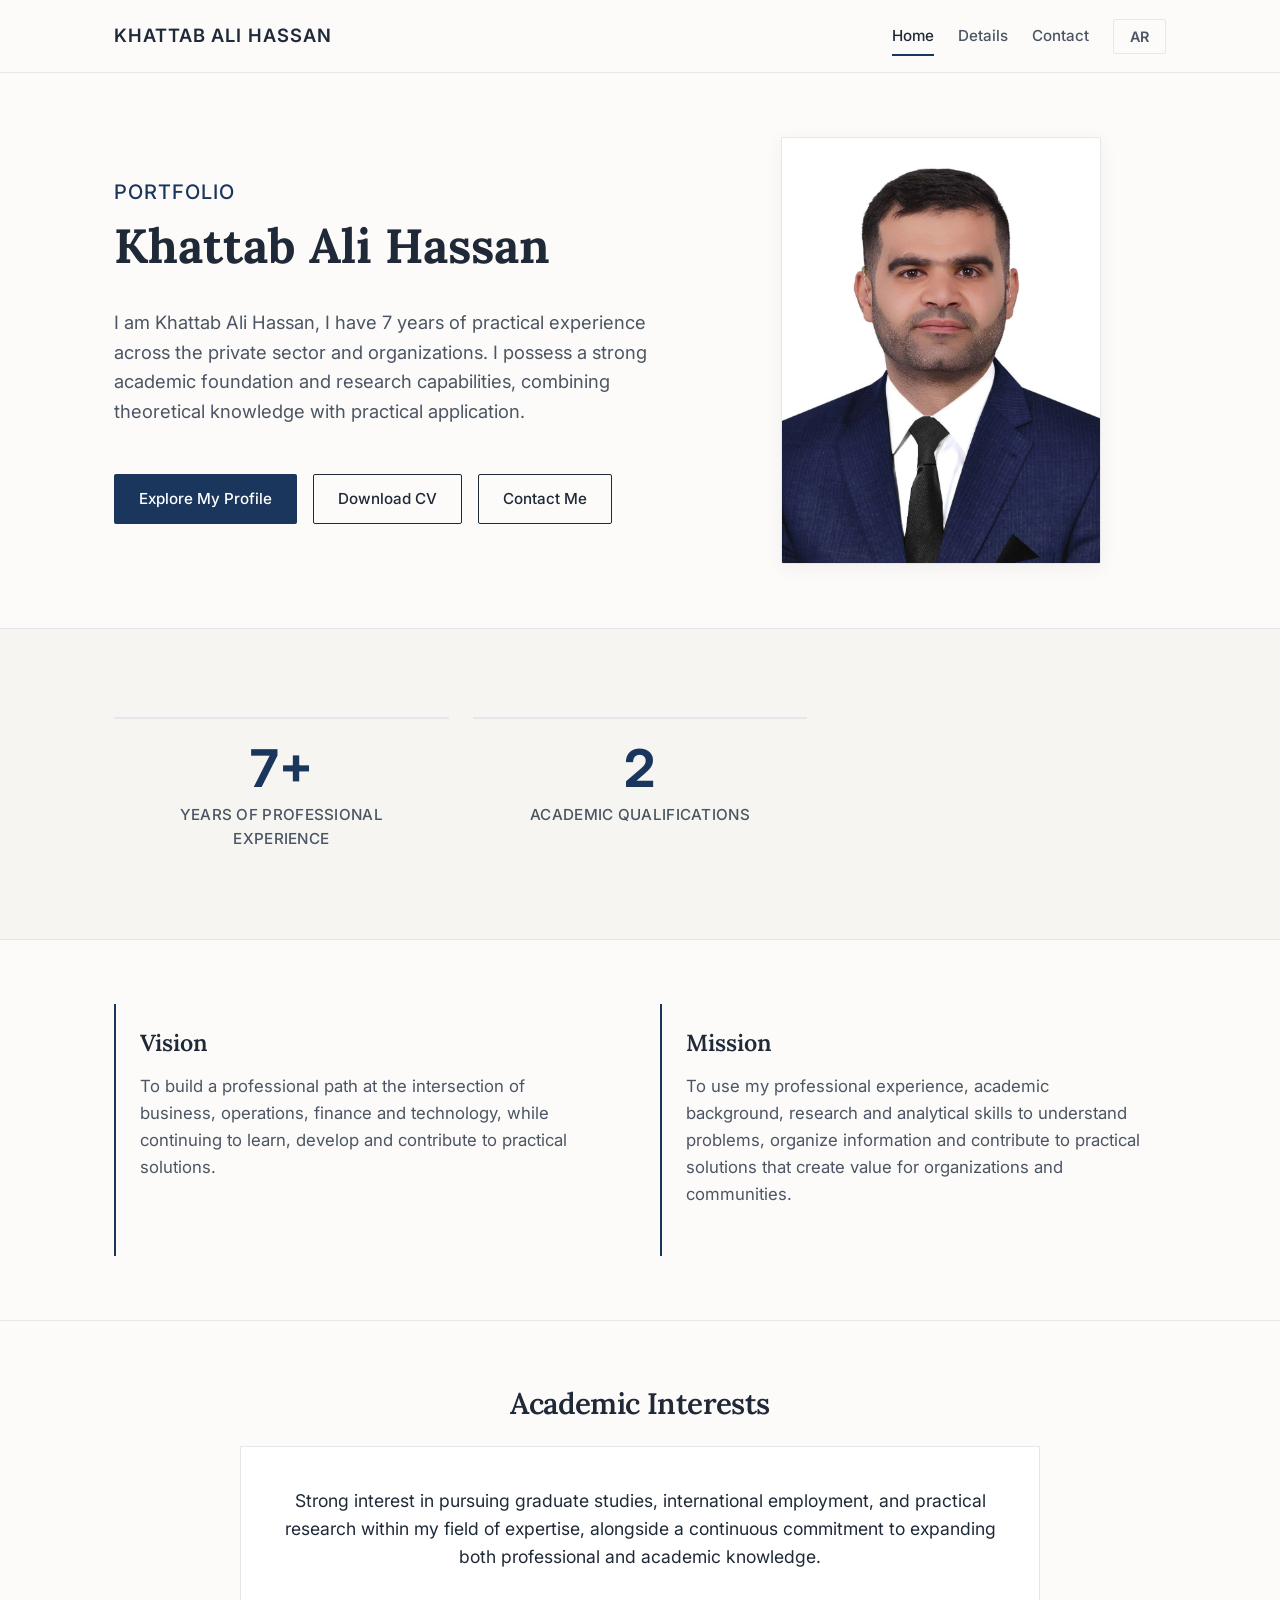
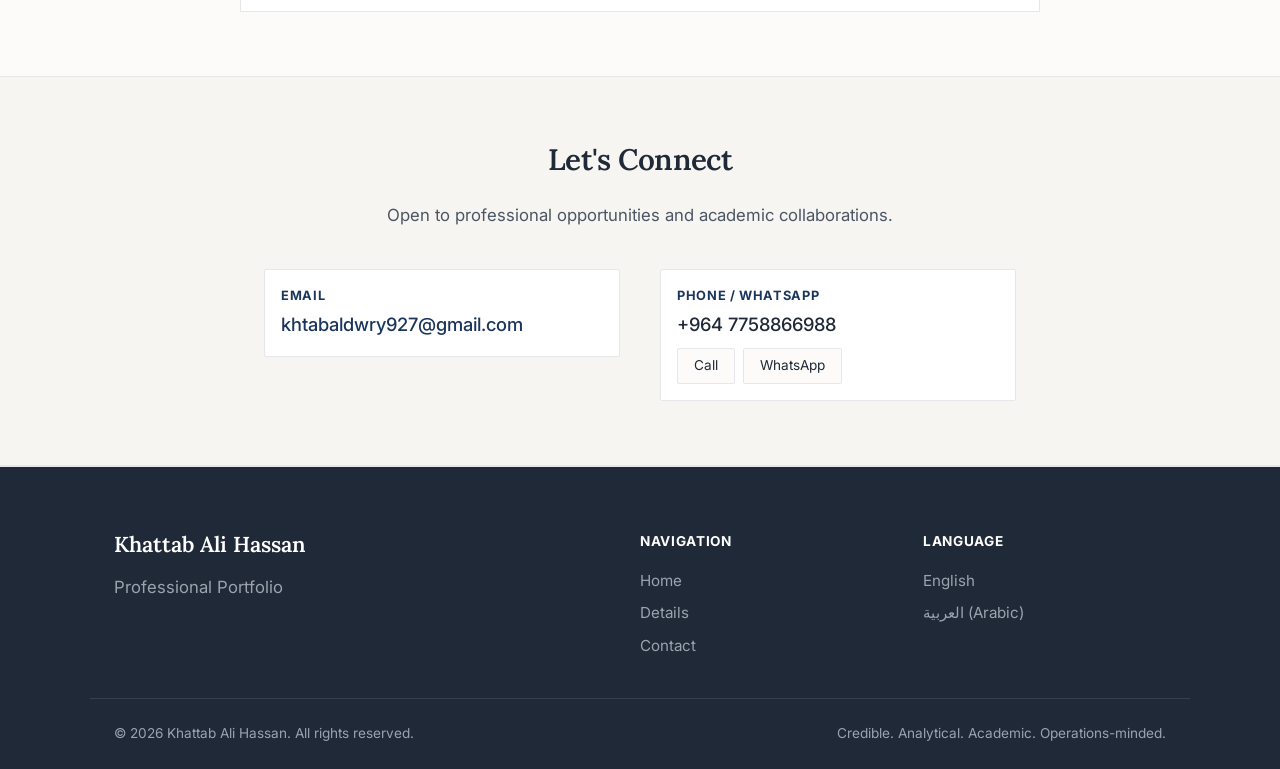
==== index.html @ 93d29e11 "Initial website" ====
<!DOCTYPE html>
<html lang="en">
<head>
  <meta charset="UTF-8">
  <meta name="viewport" content="width=device-width, initial-scale=1.0">
  <title>Khattab Ali Hassan | Personal Portfolio</title>
  <meta name="description" content="Professional portfolio of Khattab Ali Hassan. 7 years of practical experience across the private sector and organizations, with a strong foundation in academic research and analysis.">
  
  <!-- Preconnect and Google Fonts -->
  <link rel="preconnect" href="https://fonts.googleapis.com">
  <link rel="preconnect" href="https://fonts.gstatic.com" crossorigin>
  <link href="https://fonts.googleapis.com/css2?family=IBM+Plex+Sans+Arabic:wght@300;400;500;600;700&family=Inter:wght@300;400;500;600;700&family=Lora:ital,wght@0,400;0,500;0,600;1,400&display=swap" rel="stylesheet">
  
  <!-- Global Stylesheet -->
  <link rel="stylesheet" href="style.css">
</head>
<body class="lang-en"> <!-- Default to English; JavaScript will load user preference -->

  <!-- ==========================================================================
       HEADER & NAVIGATION
       ========================================================================== -->
  <header class="navbar">
    <div class="container nav-container">
      <a href="index.html" class="nav-brand">
        <span class="lang-en">Khattab Ali Hassan</span>
        <span class="lang-ar nav-brand-ar">خطاب علي حسن</span>
      </a>
      
      <!-- Mobile navigation menu button toggle -->
      <button class="nav-toggle" id="navToggle" aria-label="Toggle Navigation menu" aria-expanded="false">
        <span></span>
        <span></span>
        <span></span>
      </button>

      <nav class="nav-links" id="navLinks">
        <a href="index.html" class="nav-link active">
          <span class="lang-en">Home</span>
          <span class="lang-ar">الرئيسية</span>
        </a>
        <a href="details.html" class="nav-link">
          <span class="lang-en">Details</span>
          <span class="lang-ar">تفاصيل</span>
        </a>
        <a href="#contact" class="nav-link">
          <span class="lang-en">Contact</span>
          <span class="lang-ar">لنتواصل</span>
        </a>
        <button class="lang-switch-btn" id="langSwitchBtn">
          <!-- Text toggles via JS to display active state -->
          <span class="lang-en">AR</span>
          <span class="lang-ar">EN</span>
        </button>
      </nav>
    </div>
  </header>

  <!-- ==========================================================================
       HERO SECTION
       ========================================================================== -->
  <section class="hero-section">
    <div class="container hero-wrapper">
      <div class="hero-content">
        <span class="hero-subtitle">
          <span class="lang-en">Portfolio</span>
          <span class="lang-ar">الملف المهني</span>
        </span>
        
        <h1 class="hero-title">
          <span class="lang-en">Khattab Ali Hassan</span>
          <span class="lang-ar">خطاب علي حسن</span>
        </h1>
        
        <p class="hero-description" style="margin-top: 1rem;">
          <span class="lang-en">I am Khattab Ali Hassan, I have 7 years of practical experience across the private sector and organizations. I possess a strong academic foundation and research capabilities, combining theoretical knowledge with practical application.</span>
          <span class="lang-ar">أنا خطاب علي حسن، أمتلك 7 سنوات من الخبرة العملية في القطاع الخاص والمنظمات. أتمتع بأساس أكاديمي قوي وقدرات بحثية تتيح لي الربط بين المعرفة النظرية والتطبيق العملي.</span>
        </p>
        
        <div class="btn-group">
          <a href="details.html" class="btn btn-primary">
            <span class="lang-en">Explore My Profile</span>
            <span class="lang-ar">استكشف الملف التعريفي</span>
          </a>
          <a href="main/cv/Khattab_Ali_Hassan_CV.pdf" target="_blank" download class="btn btn-secondary">
            <span class="lang-en">Download CV</span>
            <span class="lang-ar">تحميل السيرة الذاتية</span>
          </a>
          <a href="#contact" class="btn btn-secondary">
            <span class="lang-en">Contact Me</span>
            <span class="lang-ar">اتصل بي</span>
          </a>
        </div>
      </div>
      
      <div class="hero-image-container">
        <img src="main/personal/profile.jpg" alt="Khattab Ali Hassan Portrait" class="hero-image">
      </div>
    </div>
  </section>

  <hr class="divider">

  <!-- ==========================================================================
       PROFESSIONAL NUMBERS SECTION
       ========================================================================== -->
  <section class="section-alt">
    <div class="container">
      <div class="numbers-grid">
        <div class="number-card">
          <div class="number-value">7+</div>
          <div class="number-label">
            <span class="lang-en">Years of Professional Experience</span>
            <span class="lang-ar">سنوات من الخبرة المهنية</span>
          </div>
        </div>
        
        <div class="number-card">
          <div class="number-value">2</div>
          <div class="number-label">
            <span class="lang-en">Academic Qualifications</span>
            <span class="lang-ar">مؤهلات أكاديمية</span>
          </div>
        </div>
        

      </div>
    </div>
  </section>

  <hr class="divider">

  <!-- ==========================================================================
       VISION & MISSION SECTION
       ========================================================================== -->
  <section>
    <div class="container vision-mission-grid">
      <div class="vision-mission-card">
        <h3>
          <span class="lang-en">Vision</span>
          <span class="lang-ar">الرؤية</span>
        </h3>
        <p>
          <span class="lang-en">To build a professional path at the intersection of business, operations, finance and technology, while continuing to learn, develop and contribute to practical solutions.</span>
          <span class="lang-ar">بناء مسار مهني يجمع بين العمليات والمالية والتكنولوجيا، مع الاستمرار في التعلم والتطور والمساهمة في إيجاد حلول عملية.</span>
        </p>
      </div>
      
      <div class="vision-mission-card">
        <h3>
          <span class="lang-en">Mission</span>
          <span class="lang-ar">الرسالة</span>
        </h3>
        <p>
          <span class="lang-en">To use my professional experience, academic background, research and analytical skills to understand problems, organize information and contribute to practical solutions that create value for organizations and communities.</span>
          <span class="lang-ar">استخدام خبرتي المهنية وخلفيتي الأكاديمية ومهاراتي في البحث والتحليل لفهم المشكلات وتنظيم المعلومات والمساهمة في إيجاد حلول عملية تحقق قيمة للمؤسسات والمجتمعات.</span>
        </p>
      </div>
    </div>
  </section>

  <hr class="divider">



  <!-- ==========================================================================
       GRADUATE STUDIES INTEREST SECTION
       ========================================================================== -->
  <section>
    <div class="container">
      <h2 style="text-align: center; margin-bottom: var(--space-md);">
        <span class="lang-en">Academic Interests</span>
        <span class="lang-ar">الاهتمامات الأكاديمية</span>
      </h2>
      
      <div style="max-width: 800px; margin: 0 auto; text-align: center; background: var(--bg-card); padding: var(--space-lg); border-radius: var(--radius-md); box-shadow: var(--shadow-sm); border: 1px solid var(--border-color);">
        <p style="font-size: 1.1rem; color: var(--text-color); margin: 0; line-height: 1.6;">
          <span class="lang-en">Strong interest in pursuing graduate studies, international employment, and practical research within my field of expertise, alongside a continuous commitment to expanding both professional and academic knowledge.</span>
          <span class="lang-ar">مهتم بمتابعة الدراسات العليا، والتوظيف الدولي، وإجراء البحوث العملية في مجال اختصاصي، مع السعي المستمر لتوسيع آفاق المعرفة الأكاديمية والمهنية.</span>
        </p>
      </div>
    </div>
  </section>

  <hr class="divider">

  <!-- ==========================================================================
       CONTACT SECTION
       ========================================================================== -->
  <section id="contact" class="section-alt">
    <div class="container container-narrow">
      <h2 style="text-align: center; margin-bottom: var(--space-md);">
        <span class="lang-en">Let's Connect</span>
        <span class="lang-ar">لنتواصل</span>
      </h2>
      <p style="text-align: center; margin-bottom: var(--space-lg);">
        <span class="lang-en">Open to professional opportunities and academic collaborations.</span>
        <span class="lang-ar">أرحب بالتواصل لمناقشة الفرص المهنية والتعاون الأكاديمي.</span>
      </p>
      
      <div class="contact-section-layout">
        <!-- Email Card -->
        <div class="contact-method">
          <div class="contact-label">
            <span class="lang-en">Email</span>
            <span class="lang-ar">البريد الإلكتروني</span>
          </div>
          <div class="contact-value">
            <a href="mailto:khtabaldwry927@gmail.com">khtabaldwry927@gmail.com</a>
          </div>
        </div>
        
        <!-- Phone / WhatsApp Card -->
        <div class="contact-method">
          <div class="contact-label">
            <span class="lang-en">Phone / WhatsApp</span>
            <span class="lang-ar">الهاتف / واتساب</span>
          </div>
          <div class="contact-value">+964 7758866988</div>
          <div class="contact-actions">
            <!-- Call Action Button -->
            <a href="tel:+9647758866988" class="contact-btn">
              <span class="lang-en">Call</span>
              <span class="lang-ar">اتصال</span>
            </a>
            <!-- WhatsApp Action Button -->
            <a href="https://wa.me/9647758866988" target="_blank" rel="noopener noreferrer" class="contact-btn">
              <span class="lang-en">WhatsApp</span>
              <span class="lang-ar">واتساب</span>
            </a>
          </div>
        </div>
      </div>
    </div>
  </section>

  <hr class="divider">



  <!-- ==========================================================================
       FOOTER
       ========================================================================== -->
  <footer class="footer">
    <div class="container footer-grid">
      <div>
        <h3>
          <span class="lang-en">Khattab Ali Hassan</span>
          <span class="lang-ar">خطاب علي حسن</span>
        </h3>
        <p style="margin-top: 0.5rem; margin-bottom: 0;">
          <span class="lang-en">Professional Portfolio</span>
          <span class="lang-ar">الملف المهني</span>
        </p>
      </div>
      
      <div>
        <div class="footer-title">
          <span class="lang-en">Navigation</span>
          <span class="lang-ar">روابط التنقل</span>
        </div>
        <div class="footer-nav">
          <a href="index.html" class="footer-nav-link">
            <span class="lang-en">Home</span>
            <span class="lang-ar">الرئيسية</span>
          </a>
          <a href="details.html" class="footer-nav-link">
            <span class="lang-en">Details</span>
            <span class="lang-ar">تفاصيل</span>
          </a>
          <a href="#contact" class="footer-nav-link">
            <span class="lang-en">Contact</span>
            <span class="lang-ar">اتصل بي</span>
          </a>
        </div>
      </div>
      
      <div>
        <div class="footer-title">
          <span class="lang-en">Language</span>
          <span class="lang-ar">اللغة</span>
        </div>
        <div class="footer-nav">
          <a href="#" class="footer-nav-link lang-toggle-link" data-target-lang="en">English</a>
          <a href="#" class="footer-nav-link lang-toggle-link" data-target-lang="ar">العربية (Arabic)</a>
        </div>
      </div>
    </div>
    
    <div class="container footer-bottom">
      <div>
        &copy; <span id="year">2026</span> Khattab Ali Hassan. All rights reserved.
      </div>
      <div>
        <span class="lang-en">Credible. Analytical. Academic. Operations-minded.</span>
        <span class="lang-ar">مصداقية. تحليل. أكاديمي. توجه تشغيلي.</span>
      </div>
    </div>
  </footer>

  <!-- Script logic -->
  <script src="script.js"></script>
</body>
</html>
---- style.css ----
@import url('https://fonts.googleapis.com/css2?family=IBM+Plex+Sans+Arabic:wght@300;400;500;600;700&family=Inter:wght@300;400;500;600;700&family=Lora:ital,wght@0,400;0,500;0,600;1,400&display=swap');

/* ==========================================================================
   CSS VARIABLES & DESIGN TOKENS
   ========================================================================== */
:root {
  /* Warm, academic, serious palette */
  --bg-primary: #fcfbf9;     /* Warm off-white */
  --bg-secondary: #f6f5f2;   /* Soft warm grey */
  --bg-card: #ffffff;        /* Clean card background */
  --text-primary: #1f2937;   /* Deep charcoal */
  --text-secondary: #4b5563; /* Muted charcoal */
  --text-light: #9ca3af;     /* Light gray for borders/metadata */
  
  /* Muted professional accent color */
  --accent-color: #1b365d;   /* Muted deep navy */
  --accent-hover: #12243f;   /* Darker navy */
  --accent-light: #f0f4f8;   /* Subtle tint for highlights */
  
  /* Borders and dividers */
  --border-color: #e5e7eb;   /* Soft border gray */
  --border-focus: #1b365d;   /* Border focus highlight */

  /* Spacing system */
  --space-xs: 0.5rem;        /* 8px */
  --space-sm: 1rem;         /* 16px */
  --space-md: 1.5rem;       /* 24px */
  --space-lg: 2.5rem;       /* 40px */
  --space-xl: 4rem;         /* 64px */
  --space-xxl: 6rem;        /* 96px */

  /* Widths */
  --max-width: 1100px;
  --max-width-narrow: 800px;
  
  /* Transition timings */
  --transition-fast: 0.2s ease;
  --transition-medium: 0.3s ease;
}

/* ==========================================================================
   RESET & BASE STYLES
   ========================================================================== */
*, *::before, *::after {
  box-sizing: border-box;
  margin: 0;
  padding: 0;
}

html {
  scroll-behavior: smooth;
}

body {
  background-color: var(--bg-primary);
  color: var(--text-primary);
  line-height: 1.6;
  -webkit-font-smoothing: antialiased;
  -moz-osx-font-smoothing: grayscale;
}

/* Language and font switching configuration */
body.lang-en {
  direction: ltr;
  font-family: 'Inter', -apple-system, BlinkMacSystemFont, "Segoe UI", Roboto, Helvetica, Arial, sans-serif;
  text-align: left;
}

body.lang-ar {
  direction: rtl;
  font-family: 'IBM Plex Sans Arabic', -apple-system, BlinkMacSystemFont, "Segoe UI", Roboto, Helvetica, Arial, sans-serif;
  text-align: right;
}

/* Hide inactive language content */
body.lang-en .lang-ar {
  display: none !important;
}

body.lang-ar .lang-en {
  display: none !important;
}

/* Typography styles based on language context */
h1, h2, h3, h4, h5, h6 {
  color: var(--text-primary);
  font-weight: 600;
  line-height: 1.25;
}

body.lang-en h1, 
body.lang-en h2, 
body.lang-en h3, 
body.lang-en h4 {
  font-family: 'Lora', Georgia, serif;
}

body.lang-ar h1, 
body.lang-ar h2, 
body.lang-ar h3, 
body.lang-ar h4 {
  font-family: 'IBM Plex Sans Arabic', sans-serif;
}

h1 {
  font-size: 2.5rem;
  margin-bottom: var(--space-sm);
}

h2 {
  font-size: 1.85rem;
  margin-bottom: var(--space-md);
  letter-spacing: -0.01em;
}

body.lang-en h2 {
  letter-spacing: -0.02em;
}

h3 {
  font-size: 1.35rem;
  margin-bottom: var(--space-sm);
}

p {
  color: var(--text-secondary);
  font-size: 1.05rem;
  margin-bottom: var(--space-md);
}

body.lang-ar p {
  font-weight: 300;
  line-height: 1.8;
}

/* Anchor tags */
a {
  color: var(--accent-color);
  text-decoration: none;
  transition: color var(--transition-fast), border-color var(--transition-fast);
}

a:hover {
  color: var(--accent-hover);
}

/* ==========================================================================
   LAYOUT STRUCTURE
   ========================================================================== */
.container {
  width: 100%;
  max-width: var(--max-width);
  margin: 0 auto;
  padding: 0 var(--space-md);
}

.container-narrow {
  width: 100%;
  max-width: var(--max-width-narrow);
  margin: 0 auto;
  padding: 0 var(--space-md);
}

section {
  padding: var(--space-xl) 0;
}

.section-alt {
  background-color: var(--bg-secondary);
}

.divider {
  border: 0;
  border-top: 1px solid var(--border-color);
  margin: 0;
}

/* ==========================================================================
   NAVIGATION BAR
   ========================================================================== */
.navbar {
  position: sticky;
  top: 0;
  z-index: 100;
  background-color: rgba(252, 251, 249, 0.95); /* Semi-transparent off-white */
  backdrop-filter: blur(8px);
  border-bottom: 1px solid var(--border-color);
  transition: padding var(--transition-medium);
}

.nav-container {
  display: flex;
  justify-content: space-between;
  align-items: center;
  height: 4.5rem;
}

.nav-brand {
  font-size: 1.15rem;
  font-weight: 600;
  color: var(--text-primary);
  text-transform: uppercase;
  letter-spacing: 0.05em;
  display: flex;
  flex-direction: column;
}

.nav-brand-ar {
  font-family: 'IBM Plex Sans Arabic', sans-serif;
  letter-spacing: 0;
}

.nav-links {
  display: flex;
  align-items: center;
  gap: var(--space-md);
}

.nav-link {
  font-size: 0.95rem;
  font-weight: 500;
  color: var(--text-secondary);
  position: relative;
  padding: var(--space-xs) 0;
}

.nav-link:hover, .nav-link.active {
  color: var(--text-primary);
}

/* Subtle link underline effect */
.nav-link::after {
  content: '';
  position: absolute;
  bottom: 0;
  left: 0;
  width: 0;
  height: 2px;
  background-color: var(--accent-color);
  transition: width var(--transition-fast);
}

body.lang-ar .nav-link::after {
  left: auto;
  right: 0;
}

.nav-link:hover::after, .nav-link.active::after {
  width: 100%;
}

.lang-switch-btn {
  background: none;
  border: none;
  color: var(--text-secondary);
  font-family: inherit;
  font-size: 0.9rem;
  font-weight: 600;
  cursor: pointer;
  padding: var(--space-xs) var(--space-sm);
  border: 1px solid var(--border-color);
  border-radius: 2px;
  transition: all var(--transition-fast);
}

.lang-switch-btn:hover {
  background-color: var(--accent-light);
  color: var(--accent-color);
  border-color: var(--accent-color);
}

/* Mobile Nav Toggle (Hidden on Desktop) */
.nav-toggle {
  display: none;
  background: none;
  border: none;
  cursor: pointer;
  padding: var(--space-xs);
}

.nav-toggle span {
  display: block;
  width: 20px;
  height: 2px;
  background-color: var(--text-primary);
  margin: 4px 0;
  transition: var(--transition-fast);
}

/* ==========================================================================
   BUTTONS
   ========================================================================== */
.btn-group {
  display: flex;
  gap: var(--space-sm);
  flex-wrap: wrap;
  margin-top: var(--space-md);
}

.btn {
  display: inline-block;
  font-size: 0.95rem;
  font-weight: 500;
  padding: 0.75rem var(--space-md);
  text-align: center;
  cursor: pointer;
  transition: all var(--transition-fast);
  border-radius: 2px;
  border: 1px solid transparent;
}

.btn-primary {
  background-color: var(--accent-color);
  color: #ffffff;
}

.btn-primary:hover {
  background-color: var(--accent-hover);
  color: #ffffff;
}

.btn-secondary {
  background-color: transparent;
  color: var(--text-primary);
  border: 1px solid var(--text-primary);
}

.btn-secondary:hover {
  background-color: var(--bg-secondary);
}

/* ==========================================================================
   HERO SECTION
   ========================================================================== */
.hero-wrapper {
  display: grid;
  grid-template-columns: 1.25fr 1fr;
  gap: var(--space-lg);
  align-items: center;
}

.hero-content {
  display: flex;
  flex-direction: column;
}

.hero-subtitle {
  font-size: 1.25rem;
  font-weight: 500;
  color: var(--accent-color);
  margin-bottom: var(--space-xs);
  letter-spacing: 0.05em;
  text-transform: uppercase;
}

body.lang-ar .hero-subtitle {
  letter-spacing: 0;
}

.hero-title {
  font-size: 3rem;
  font-weight: 700;
  color: var(--text-primary);
  margin-bottom: var(--space-sm);
}

.hero-meta-fields {
  font-size: 1.05rem;
  font-weight: 500;
  color: var(--text-secondary);
  border-bottom: 1px solid var(--border-color);
  padding-bottom: var(--space-sm);
  margin-bottom: var(--space-md);
}

.hero-description {
  font-size: 1.15rem;
  color: var(--text-secondary);
  margin-bottom: var(--space-md);
}

.hero-image-container {
  display: flex;
  justify-content: center;
  align-items: center;
}

.hero-image {
  width: 100%;
  max-width: 320px;
  aspect-ratio: 3 / 4;
  object-fit: cover;
  border-radius: 2px;
  box-shadow: 0 4px 20px rgba(0, 0, 0, 0.05);
  background-color: var(--bg-secondary);
  border: 1px solid var(--border-color);
}

/* ==========================================================================
   PROFESSIONAL NUMBERS
   ========================================================================== */
.numbers-grid {
  display: grid;
  grid-template-columns: repeat(3, 1fr);
  gap: var(--space-md);
  margin-top: var(--space-md);
}

.number-card {
  text-align: center;
  padding: var(--space-md) var(--space-sm);
  border-top: 2px solid var(--border-color);
  transition: border-color var(--transition-fast);
}

.number-card:hover {
  border-top-color: var(--accent-color);
}

.number-value {
  font-size: 3.25rem;
  font-weight: 700;
  color: var(--accent-color);
  line-height: 1;
  margin-bottom: var(--space-xs);
  font-family: 'Inter', sans-serif; /* Keep numbers uniform across EN/AR */
}

.number-label {
  font-size: 0.95rem;
  font-weight: 500;
  color: var(--text-secondary);
  text-transform: uppercase;
  letter-spacing: 0.02em;
}

/* ==========================================================================
   VISION & MISSION
   ========================================================================== */
.vision-mission-grid {
  display: grid;
  grid-template-columns: 1fr 1fr;
  gap: var(--space-lg);
}

.vision-mission-card {
  padding: var(--space-md);
  border-left: 2px solid var(--accent-color);
}

body.lang-ar .vision-mission-card {
  border-left: none;
  border-right: 2px solid var(--accent-color);
}

.vision-mission-card h3 {
  font-size: 1.45rem;
  color: var(--text-primary);
  margin-bottom: var(--space-sm);
}

/* ==========================================================================
   WHY I STAND OUT
   ========================================================================== */
.standout-grid {
  display: grid;
  grid-template-columns: repeat(auto-fit, minmax(280px, 1fr));
  gap: var(--space-md);
}

.standout-card {
  background-color: var(--bg-card);
  padding: var(--space-md);
  border: 1px solid var(--border-color);
  border-radius: 2px;
  display: flex;
  flex-direction: column;
  transition: border-color var(--transition-fast), box-shadow var(--transition-fast);
}

.standout-card:hover {
  border-color: var(--accent-color);
  box-shadow: 0 4px 12px rgba(0, 0, 0, 0.02);
}

.standout-num {
  font-size: 0.95rem;
  font-weight: 700;
  color: var(--accent-color);
  margin-bottom: var(--space-sm);
  letter-spacing: 0.05em;
  font-family: 'Inter', sans-serif;
}

.standout-title {
  font-size: 1.2rem;
  font-weight: 600;
  color: var(--text-primary);
  margin-bottom: var(--space-xs);
}

.standout-desc {
  font-size: 0.95rem;
  color: var(--text-secondary);
  line-height: 1.6;
  margin-bottom: 0;
}

/* ==========================================================================
   CASE STUDIES
   ========================================================================== */
.case-studies-grid {
  display: grid;
  grid-template-columns: 1fr;
  gap: var(--space-lg);
}

.case-study-card {
  background-color: var(--bg-card);
  border: 1px solid var(--border-color);
  border-radius: 2px;
  padding: var(--space-lg);
  display: grid;
  grid-template-columns: 1fr 2fr;
  gap: var(--space-lg);
  transition: border-color var(--transition-fast);
}

.case-study-card:hover {
  border-color: var(--accent-color);
}

.case-study-header {
  border-bottom: 1px solid var(--border-color);
  padding-bottom: var(--space-sm);
}

body.lang-en .case-study-header {
  border-right: 1px solid var(--border-color);
  border-bottom: none;
  padding-bottom: 0;
  padding-right: var(--space-md);
}

body.lang-ar .case-study-header {
  border-left: 1px solid var(--border-color);
  border-bottom: none;
  padding-bottom: 0;
  padding-left: var(--space-md);
}

.case-study-num {
  font-size: 0.9rem;
  font-weight: 700;
  color: var(--accent-color);
  margin-bottom: var(--space-xs);
  letter-spacing: 0.05em;
  font-family: 'Inter', sans-serif;
}

.case-study-title {
  font-size: 1.4rem;
  font-weight: 600;
  color: var(--text-primary);
}

.case-study-body {
  display: flex;
  flex-direction: column;
  gap: var(--space-sm);
}

.case-study-section {
  display: flex;
  flex-direction: column;
}

.case-study-section-title {
  font-size: 0.85rem;
  font-weight: 700;
  color: var(--text-primary);
  text-transform: uppercase;
  letter-spacing: 0.05em;
  margin-bottom: 0.25rem;
}

body.lang-ar .case-study-section-title {
  letter-spacing: 0;
}

.case-study-text {
  font-size: 0.95rem;
  color: var(--text-secondary);
  margin-bottom: 0;
}

/* ==========================================================================
   PROJECT CAROUSEL
   ========================================================================== */
.project-carousel {
  position: relative;
  width: 100%;
  overflow: hidden;
  background-color: var(--bg-secondary);
  border-bottom: 1px solid var(--border-color);
}

.carousel-track {
  display: flex;
  height: 100%;
  transition: transform 0.5s ease;
}

.carousel-track img {
  width: 100%;
  height: 100%;
  object-fit: cover;
  flex-shrink: 0;
}

.carousel-btn {
  position: absolute;
  top: 50%;
  transform: translateY(-50%);
  background-color: rgba(255, 255, 255, 0.85);
  border: 1px solid var(--border-color);
  width: 32px;
  height: 32px;
  border-radius: 50%;
  cursor: pointer;
  display: flex;
  justify-content: center;
  align-items: center;
  font-size: 0.9rem;
  color: var(--text-primary);
  box-shadow: 0 2px 4px rgba(0,0,0,0.1);
  z-index: 10;
  transition: all var(--transition-fast);
}

.carousel-btn:hover {
  background-color: white;
  color: var(--accent-color);
  border-color: var(--accent-color);
}

.prev-btn {
  left: 10px;
}

body.lang-ar .prev-btn {
  transform: translateY(-50%) rotate(180deg);
}

.next-btn {
  right: 10px;
}

body.lang-ar .next-btn {
  transform: translateY(-50%) rotate(180deg);
}

/* ==========================================================================
   CONTACT
   ========================================================================== */
.contact-section-layout {
  display: grid;
  grid-template-columns: 1fr 1fr;
  gap: var(--space-lg);
  align-items: start;
}

.contact-info {
  display: flex;
  flex-direction: column;
  gap: var(--space-sm);
}

.contact-method {
  padding: var(--space-sm);
  background-color: var(--bg-card);
  border: 1px solid var(--border-color);
  border-radius: 2px;
}

.contact-label {
  font-size: 0.8rem;
  font-weight: 700;
  color: var(--accent-color);
  text-transform: uppercase;
  letter-spacing: 0.05em;
  margin-bottom: 0.25rem;
}

body.lang-ar .contact-label {
  letter-spacing: 0;
}

.contact-value {
  font-size: 1.15rem;
  font-weight: 500;
  color: var(--text-primary);
}

.contact-actions {
  display: flex;
  gap: var(--space-xs);
  margin-top: var(--space-xs);
}

.contact-btn {
  font-size: 0.85rem;
  padding: 0.4rem var(--space-sm);
  border: 1px solid var(--border-color);
  background-color: var(--bg-primary);
  color: var(--text-primary);
  border-radius: 2px;
  cursor: pointer;
  transition: all var(--transition-fast);
}

.contact-btn:hover {
  background-color: var(--accent-light);
  color: var(--accent-color);
  border-color: var(--accent-color);
}

/* ==========================================================================
   FAQ (ACCORDION)
   ========================================================================== */
.faq-list {
  display: flex;
  flex-direction: column;
  gap: var(--space-xs);
  margin-top: var(--space-md);
}

.faq-item {
  background-color: var(--bg-card);
  border: 1px solid var(--border-color);
  border-radius: 2px;
  overflow: hidden;
}

.faq-question-btn {
  width: 100%;
  text-align: left;
  background: none;
  border: none;
  padding: var(--space-sm) var(--space-md);
  font-size: 1.1rem;
  font-weight: 500;
  color: var(--text-primary);
  cursor: pointer;
  display: flex;
  justify-content: space-between;
  align-items: center;
  font-family: inherit;
  transition: background-color var(--transition-fast);
}

body.lang-ar .faq-question-btn {
  text-align: right;
}

.faq-question-btn:hover {
  background-color: var(--bg-secondary);
}

.faq-toggle-indicator {
  font-size: 1.1rem;
  font-weight: 300;
  color: var(--text-secondary);
  transition: transform var(--transition-medium);
}

/* Accordion open animation mechanics */
.faq-answer {
  max-height: 0;
  overflow: hidden;
  transition: max-height var(--transition-medium) ease-out;
}

.faq-answer-inner {
  padding: 0 var(--space-md) var(--space-sm) var(--space-md);
}

.faq-answer-inner p {
  font-size: 0.95rem;
  color: var(--text-secondary);
  margin-bottom: 0;
}

/* Open states toggled via JavaScript */
.faq-item.open .faq-answer {
  max-height: 300px; /* Big enough to fit answers */
}

.faq-item.open .faq-toggle-indicator {
  transform: rotate(45deg);
}

/* ==========================================================================
   DETAILS DASHBOARD VIEW
   ========================================================================== */
.details-dashboard {
  display: grid;
  grid-template-columns: repeat(auto-fill, minmax(280px, 1fr));
  gap: var(--space-md);
  margin-top: var(--space-lg);
}

.dashboard-card {
  background-color: var(--bg-card);
  border: 1px solid var(--border-color);
  border-radius: 2px;
  padding: var(--space-md);
  cursor: pointer;
  transition: all var(--transition-fast);
  display: flex;
  flex-direction: column;
  justify-content: space-between;
  height: 180px;
  text-align: inherit;
}

.dashboard-card:hover {
  border-color: var(--accent-color);
  box-shadow: 0 6px 16px rgba(0, 0, 0, 0.02);
}

.dashboard-card-title {
  font-size: 1.35rem;
  font-weight: 600;
  color: var(--text-primary);
  margin-bottom: var(--space-xs);
}

.dashboard-card-desc {
  font-size: 0.9rem;
  color: var(--text-secondary);
  line-height: 1.5;
  margin-bottom: auto;
}

.dashboard-card-action {
  font-size: 0.85rem;
  font-weight: 600;
  color: var(--accent-color);
  align-self: flex-start;
  border-bottom: 1px solid transparent;
  padding-bottom: 2px;
  margin-top: var(--space-sm);
}

body.lang-ar .dashboard-card-action {
  align-self: flex-start;
}

.dashboard-card:hover .dashboard-card-action {
  border-bottom-color: var(--accent-color);
}

/* Sub-views layout toggling */
.details-subview {
  display: none;
}

.details-subview.active {
  display: block;
}

.subview-header {
  border-bottom: 1px solid var(--border-color);
  padding-bottom: var(--space-sm);
  margin-bottom: var(--space-lg);
  display: flex;
  justify-content: space-between;
  align-items: baseline;
  flex-wrap: wrap;
  gap: var(--space-sm);
}

.subview-back-btn {
  font-size: 0.95rem;
  font-weight: 500;
  color: var(--text-secondary);
  background: none;
  border: none;
  cursor: pointer;
  font-family: inherit;
  border-bottom: 1px solid transparent;
  padding-bottom: 2px;
  transition: all var(--transition-fast);
}

.subview-back-btn:hover {
  color: var(--text-primary);
  border-bottom-color: var(--text-primary);
}

/* ==========================================================================
   DETAILS SECTIONS CONTENT STYLING
   ========================================================================== */

/* Timeline style for Education & Training */
.timeline {
  display: flex;
  flex-direction: column;
  gap: var(--space-md);
  margin-top: var(--space-md);
}

.timeline-item {
  border-left: 2px solid var(--border-color);
  padding-left: var(--space-md);
  position: relative;
}

body.lang-ar .timeline-item {
  border-left: none;
  border-right: 2px solid var(--border-color);
  padding-left: 0;
  padding-right: var(--space-md);
}

.timeline-item:hover {
  border-left-color: var(--accent-color);
}

body.lang-ar .timeline-item:hover {
  border-right-color: var(--accent-color);
}

.timeline-meta {
  font-size: 0.85rem;
  font-weight: 600;
  color: var(--accent-color);
  font-family: 'Inter', sans-serif;
  margin-bottom: 0.25rem;
}

.timeline-title {
  font-size: 1.2rem;
  font-weight: 600;
  color: var(--text-primary);
  margin-bottom: 0.25rem;
}

.timeline-subtitle {
  font-size: 0.95rem;
  font-weight: 500;
  color: var(--text-secondary);
  margin-bottom: 0.5rem;
}

.timeline-desc {
  font-size: 0.95rem;
  color: var(--text-secondary);
  margin-bottom: 0;
}

/* Skills Layout */
.skills-grid {
  display: grid;
  grid-template-columns: repeat(auto-fit, minmax(280px, 1fr));
  gap: var(--space-md);
}

.skills-category-card {
  background-color: var(--bg-card);
  border: 1px solid var(--border-color);
  border-radius: 2px;
  padding: var(--space-md);
}

.skills-category-title {
  font-size: 1.15rem;
  font-weight: 600;
  color: var(--accent-color);
  margin-bottom: var(--space-sm);
  border-bottom: 1px solid var(--border-color);
  padding-bottom: 0.5rem;
}

.skills-list {
  display: flex;
  flex-direction: column;
  gap: 0.5rem;
}

.skills-list-item {
  font-size: 0.95rem;
  color: var(--text-secondary);
  display: flex;
  justify-content: space-between;
  border-bottom: 1px dashed var(--border-color);
  padding-bottom: 0.25rem;
}

.skills-list-item:last-child {
  border-bottom: none;
  padding-bottom: 0;
}

.skill-name {
  font-weight: 400;
  color: var(--text-primary);
}

.skill-status {
  font-size: 0.85rem;
  color: var(--text-secondary);
  font-style: italic;
}

/* Languages List */
.lang-list {
  display: flex;
  flex-direction: column;
  gap: var(--space-sm);
  max-width: 600px;
}

.lang-item {
  background-color: var(--bg-card);
  border: 1px solid var(--border-color);
  border-radius: 2px;
  padding: var(--space-sm) var(--space-md);
  display: flex;
  justify-content: space-between;
  align-items: center;
}

.lang-name {
  font-size: 1.15rem;
  font-weight: 600;
  color: var(--text-primary);
}

.lang-level {
  font-size: 0.95rem;
  color: var(--accent-color);
  font-weight: 500;
}

/* Projects grid and cards */
.projects-grid {
  display: grid;
  grid-template-columns: repeat(auto-fit, minmax(320px, 1fr));
  gap: var(--space-md);
}

.project-card {
  background-color: var(--bg-card);
  border: 1px solid var(--border-color);
  border-radius: 2px;
  overflow: hidden;
  display: flex;
  flex-direction: column;
}

.project-card-content {
  padding: var(--space-md);
  display: flex;
  flex-direction: column;
  flex-grow: 1;
}

.project-card-title {
  font-size: 1.25rem;
  font-weight: 600;
  color: var(--text-primary);
  margin-bottom: var(--space-xs);
}

.project-card-tools {
  font-size: 0.8rem;
  font-weight: 600;
  color: var(--accent-color);
  text-transform: uppercase;
  margin-bottom: var(--space-sm);
  font-family: 'Inter', sans-serif;
}

.project-card-desc {
  font-size: 0.95rem;
  color: var(--text-secondary);
  margin-bottom: var(--space-md);
  flex-grow: 1;
}

.project-meta-row {
  border-top: 1px solid var(--border-color);
  padding-top: var(--space-xs);
  margin-top: var(--space-xs);
  font-size: 0.85rem;
}

.project-meta-label {
  font-weight: 600;
  color: var(--text-primary);
}

/* Additional Info List */
.additional-info-list {
  display: flex;
  flex-direction: column;
  gap: var(--space-sm);
  max-width: 700px;
}

.additional-info-item {
  padding: var(--space-sm) var(--space-md);
  background-color: var(--bg-card);
  border-left: 3px solid var(--accent-color);
  font-size: 1.05rem;
  color: var(--text-primary);
}

body.lang-ar .additional-info-item {
  border-left: none;
  border-right: 3px solid var(--accent-color);
}

/* Expandable work experience items */
.exp-list {
  display: flex;
  flex-direction: column;
  gap: var(--space-md);
}

.exp-item {
  background-color: var(--bg-card);
  border: 1px solid var(--border-color);
  border-radius: 2px;
  overflow: hidden;
}

.exp-header {
  padding: var(--space-md);
  cursor: pointer;
  display: flex;
  justify-content: space-between;
  align-items: center;
  transition: background-color var(--transition-fast);
}

.exp-header:hover {
  background-color: var(--bg-secondary);
}

.exp-summary {
  display: flex;
  flex-direction: column;
}

.exp-title-row {
  display: flex;
  align-items: baseline;
  flex-wrap: wrap;
  gap: var(--space-xs);
}

.exp-title {
  font-size: 1.2rem;
  font-weight: 600;
  color: var(--text-primary);
}

.exp-company {
  font-size: 1rem;
  font-weight: 500;
  color: var(--accent-color);
}

.exp-meta {
  font-size: 0.85rem;
  color: var(--text-secondary);
  font-family: 'Inter', sans-serif;
  margin-top: 2px;
}

.exp-toggle {
  font-size: 1rem;
  color: var(--text-secondary);
  transition: transform var(--transition-medium);
}

.exp-details {
  max-height: 0;
  overflow: hidden;
  transition: max-height var(--transition-medium) ease-out;
}

.exp-details-inner {
  padding: 0 var(--space-md) var(--space-md) var(--space-md);
  border-top: 1px solid var(--border-color);
  margin-top: 0;
  background-color: var(--bg-secondary);
}

.exp-details-inner p {
  font-size: 0.95rem;
  margin-top: var(--space-sm);
  margin-bottom: 0.5rem;
}

.exp-responsibilities {
  list-style-type: square;
  padding-left: var(--space-md);
  font-size: 0.95rem;
  color: var(--text-secondary);
}

body.lang-ar .exp-responsibilities {
  padding-left: 0;
  padding-right: var(--space-md);
}

.exp-responsibilities li {
  margin-bottom: 0.25rem;
}

.exp-item.open .exp-details {
  max-height: 500px;
}

.exp-item.open .exp-toggle {
  transform: rotate(45deg);
}

/* ==========================================================================
   FOOTER
   ========================================================================== */
.footer {
  background-color: var(--text-primary);
  color: #ffffff;
  padding: var(--space-xl) 0 var(--space-md) 0;
  border-top: 1px solid var(--border-color);
}

.footer h3 {
  color: #ffffff;
}

.footer p {
  color: var(--text-light);
}

.footer-grid {
  display: grid;
  grid-template-columns: 2fr 1fr 1fr;
  gap: var(--space-lg);
  margin-bottom: var(--space-lg);
}

.footer-nav {
  display: flex;
  flex-direction: column;
  gap: var(--space-xs);
}

.footer-title {
  font-size: 0.85rem;
  font-weight: 700;
  text-transform: uppercase;
  letter-spacing: 0.05em;
  margin-bottom: var(--space-sm);
  color: #ffffff;
}

body.lang-ar .footer-title {
  letter-spacing: 0;
}

.footer-nav-link {
  color: var(--text-light);
  font-size: 0.95rem;
  transition: color var(--transition-fast);
}

.footer-nav-link:hover {
  color: #ffffff;
}

.footer-bottom {
  border-top: 1px solid rgba(255, 255, 255, 0.1);
  padding-top: var(--space-md);
  display: flex;
  justify-content: space-between;
  align-items: center;
  flex-wrap: wrap;
  gap: var(--space-sm);
  font-size: 0.85rem;
  color: var(--text-light);
}

/* ==========================================================================
   MEDIA QUERIES (RESPONSIVENESS)
   ========================================================================== */

/* Tablets and small screens */
@media (max-width: 900px) {
  :root {
    --space-xl: 3rem;
    --space-xxl: 4.5rem;
  }
  
  .hero-wrapper {
    grid-template-columns: 1fr;
    text-align: center;
    gap: var(--space-md);
  }
  
  .hero-image-container {
    order: -1; /* Image on top in mobile layouts */
  }
  
  .hero-meta-fields {
    justify-content: center;
  }
  
  .btn-group {
    justify-content: center;
  }
  
  .numbers-grid {
    grid-template-columns: 1fr;
    gap: var(--space-sm);
  }
  
  .vision-mission-grid {
    grid-template-columns: 1fr;
    gap: var(--space-md);
  }
  
  .case-study-card {
    grid-template-columns: 1fr;
    gap: var(--space-sm);
  }
  
  body.lang-en .case-study-header,
  body.lang-ar .case-study-header {
    border-right: none;
    border-left: none;
    border-bottom: 1px solid var(--border-color);
    padding-bottom: var(--space-xs);
    padding-right: 0;
    padding-left: 0;
  }
  
  .contact-section-layout {
    grid-template-columns: 1fr;
    gap: var(--space-md);
  }
  
  .footer-grid {
    grid-template-columns: 1fr;
    gap: var(--space-md);
  }
}

/* Small mobile devices */
@media (max-width: 600px) {
  .nav-links {
    display: none; /* In simple navbar, or we can handle it cleanly */
    position: absolute;
    top: 100%;
    left: 0;
    width: 100%;
    background-color: var(--bg-primary);
    border-bottom: 1px solid var(--border-color);
    flex-direction: column;
    padding: var(--space-md);
    gap: var(--space-sm);
  }
  
  body.lang-ar .nav-links {
    left: auto;
    right: 0;
  }
  
  .nav-links.mobile-open {
    display: flex;
  }
  
  .nav-toggle {
    display: block;
  }
}
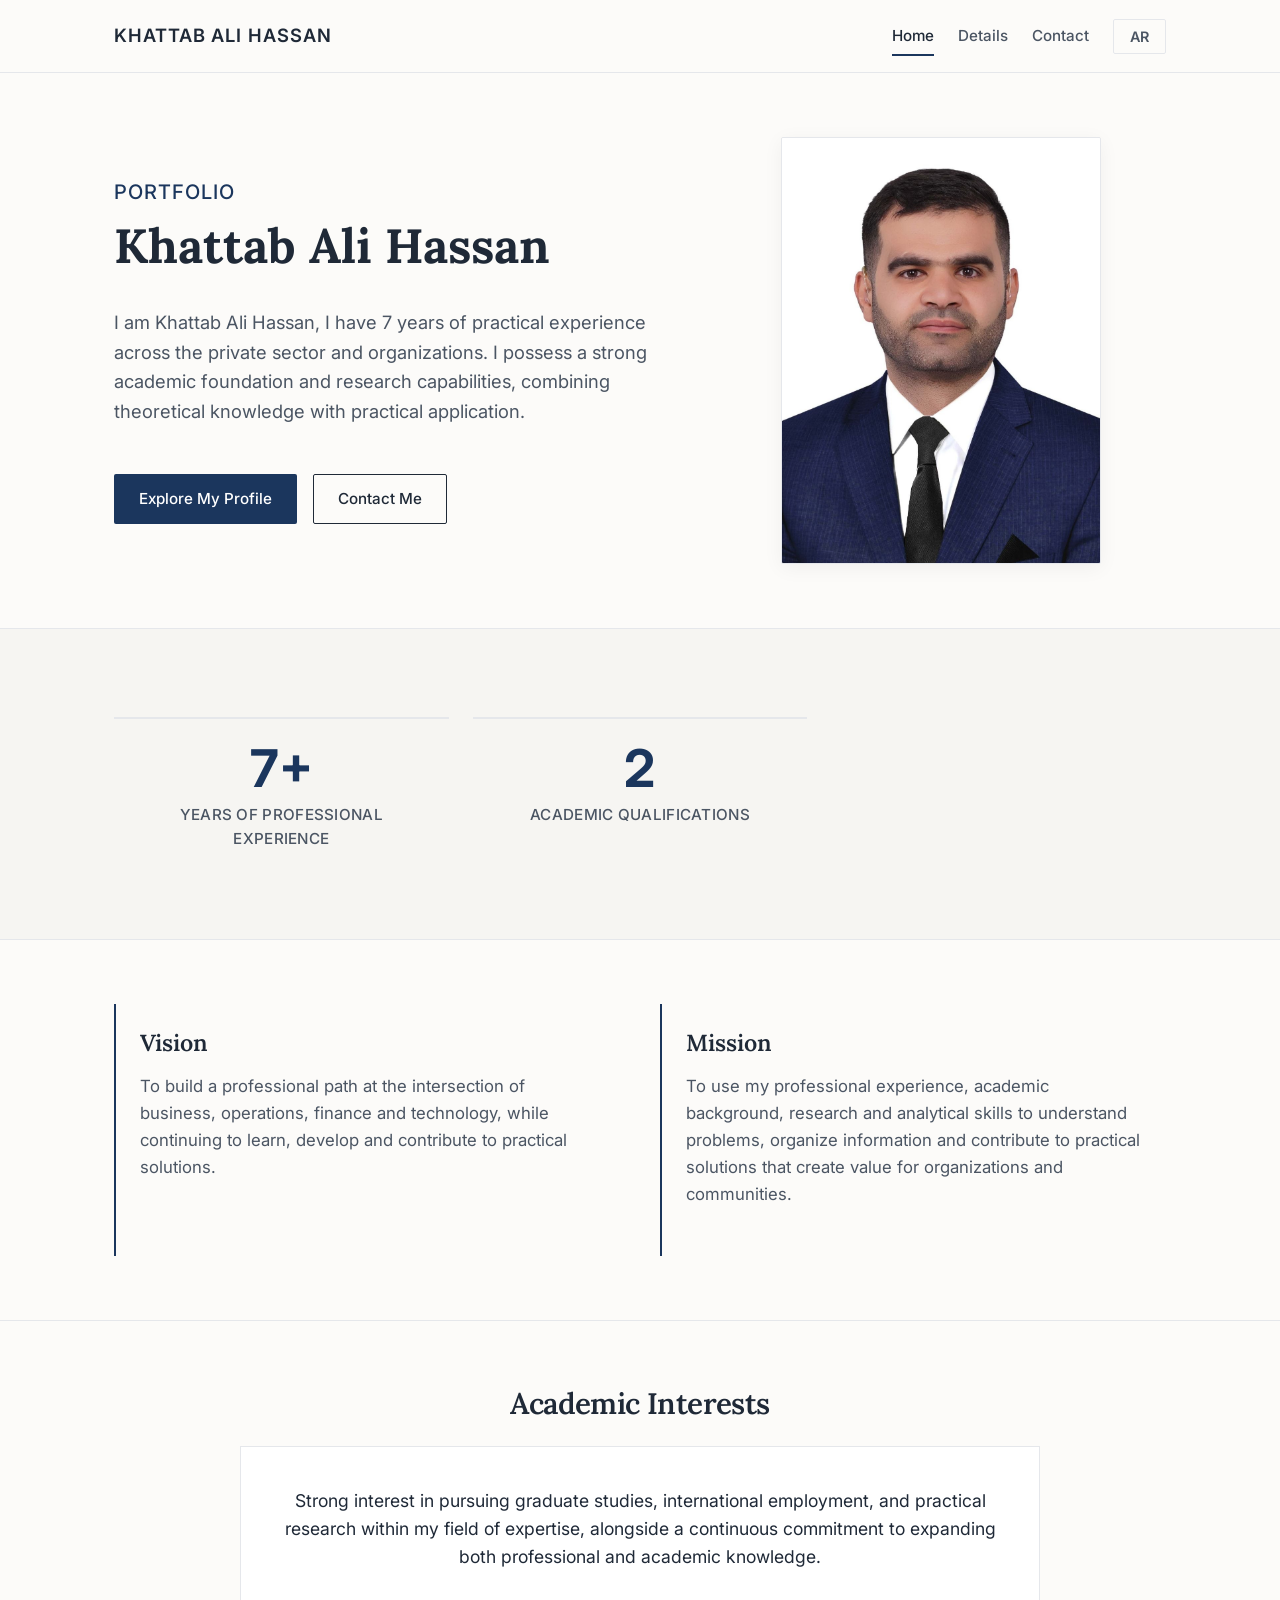
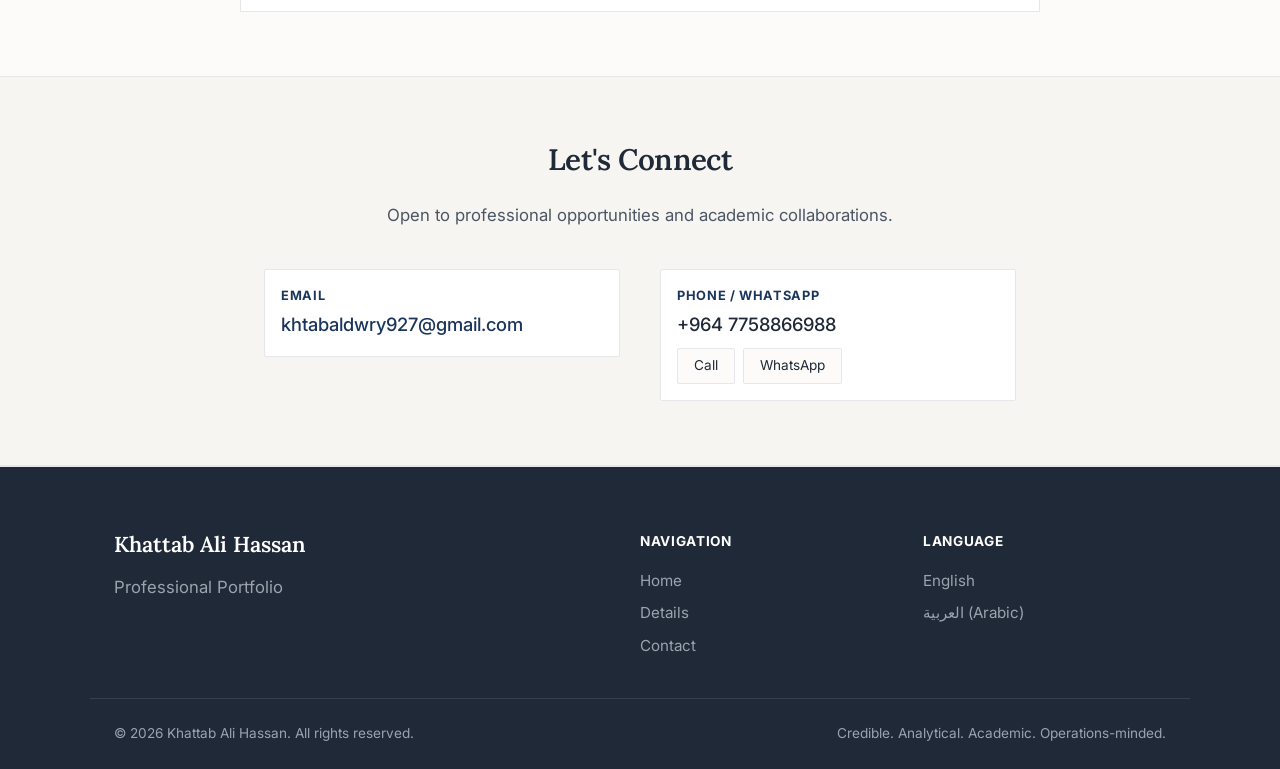
==== commit 9ca291ee: "Update website" ====
--- a/index.html
+++ b/index.html
@@ -81,10 +81,7 @@
             <span class="lang-en">Explore My Profile</span>
             <span class="lang-ar">استكشف الملف التعريفي</span>
           </a>
-          <a href="main/cv/Khattab_Ali_Hassan_CV.pdf" target="_blank" download class="btn btn-secondary">
-            <span class="lang-en">Download CV</span>
-            <span class="lang-ar">تحميل السيرة الذاتية</span>
-          </a>
+
           <a href="#contact" class="btn btn-secondary">
             <span class="lang-en">Contact Me</span>
             <span class="lang-ar">اتصل بي</span>
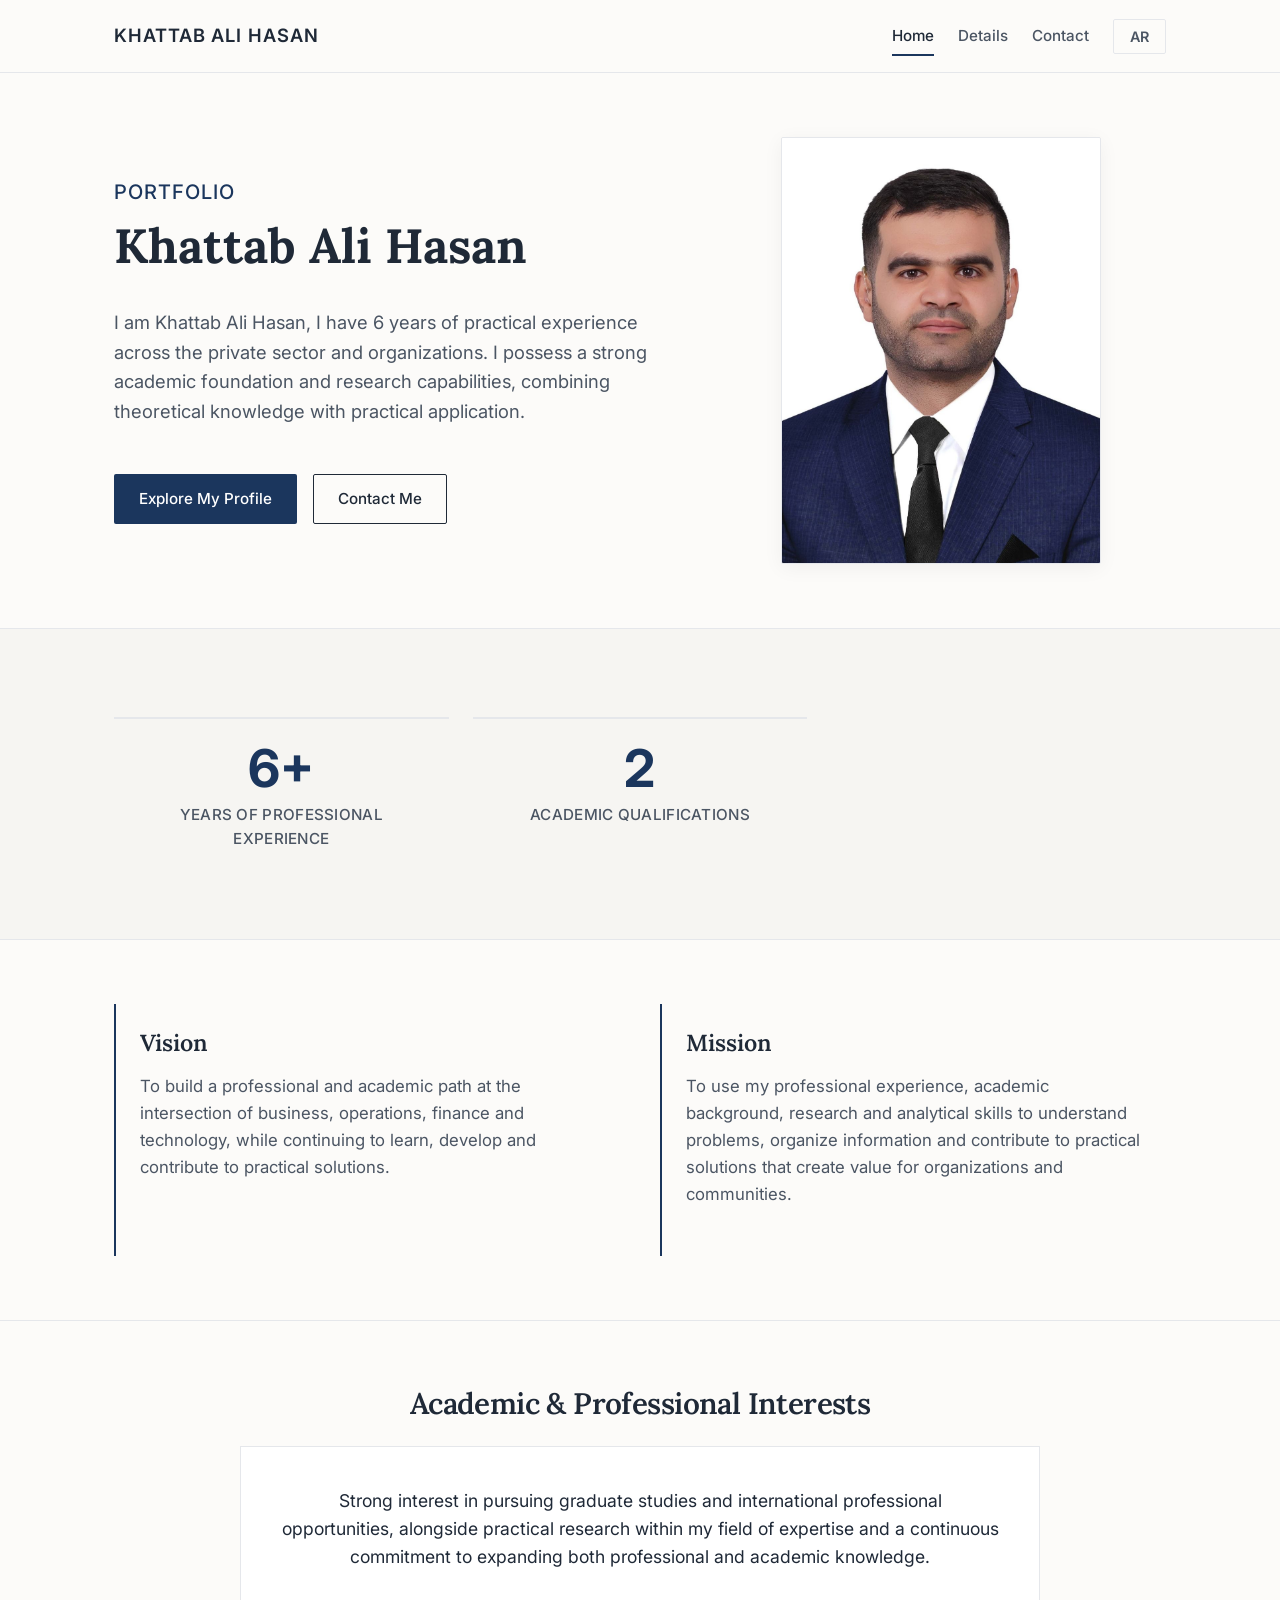
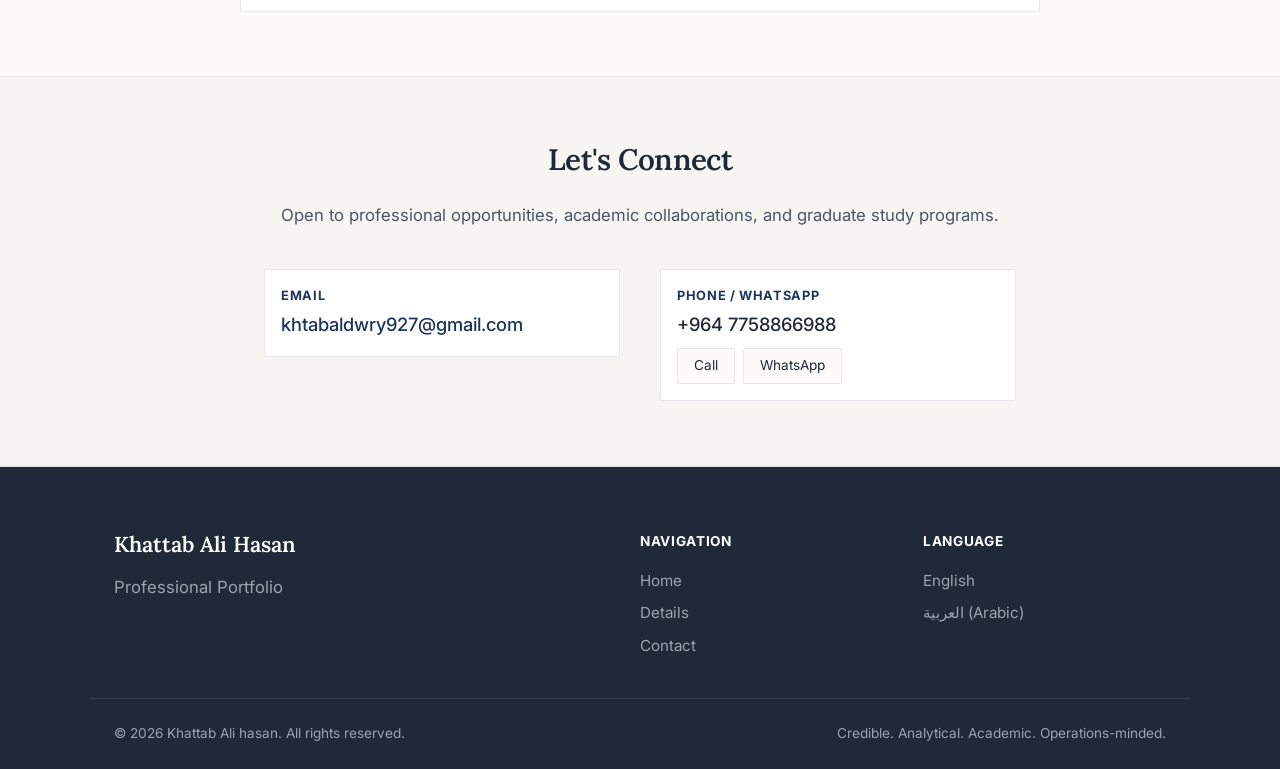
==== commit 62d5c3c3: "Update website" ====
--- a/index.html
+++ b/index.html
@@ -3,8 +3,8 @@
 <head>
   <meta charset="UTF-8">
   <meta name="viewport" content="width=device-width, initial-scale=1.0">
-  <title>Khattab Ali Hassan | Personal Portfolio</title>
-  <meta name="description" content="Professional portfolio of Khattab Ali Hassan. 7 years of practical experience across the private sector and organizations, with a strong foundation in academic research and analysis.">
+  <title>Khattab Ali Hasan | Personal Portfolio</title>
+  <meta name="description" content="Professional portfolio of Khattab Ali Hasan. 6 years of practical experience across the private sector and organizations, with a strong foundation in academic research and analysis.">
   
   <!-- Preconnect and Google Fonts -->
   <link rel="preconnect" href="https://fonts.googleapis.com">
@@ -22,7 +22,7 @@
   <header class="navbar">
     <div class="container nav-container">
       <a href="index.html" class="nav-brand">
-        <span class="lang-en">Khattab Ali Hassan</span>
+        <span class="lang-en">Khattab Ali Hasan</span>
         <span class="lang-ar nav-brand-ar">خطاب علي حسن</span>
       </a>
       
@@ -67,13 +67,13 @@
         </span>
         
         <h1 class="hero-title">
-          <span class="lang-en">Khattab Ali Hassan</span>
+          <span class="lang-en">Khattab Ali Hasan</span>
           <span class="lang-ar">خطاب علي حسن</span>
         </h1>
         
         <p class="hero-description" style="margin-top: 1rem;">
-          <span class="lang-en">I am Khattab Ali Hassan, I have 7 years of practical experience across the private sector and organizations. I possess a strong academic foundation and research capabilities, combining theoretical knowledge with practical application.</span>
-          <span class="lang-ar">أنا خطاب علي حسن، أمتلك 7 سنوات من الخبرة العملية في القطاع الخاص والمنظمات. أتمتع بأساس أكاديمي قوي وقدرات بحثية تتيح لي الربط بين المعرفة النظرية والتطبيق العملي.</span>
+          <span class="lang-en">I am Khattab Ali Hasan, I have 6 years of practical experience across the private sector and organizations. I possess a strong academic foundation and research capabilities, combining theoretical knowledge with practical application.</span>
+          <span class="lang-ar">أنا خطاب علي حسن، أمتلك 6 سنوات من الخبرة العملية في القطاع الخاص والمنظمات. أتمتع بأساس أكاديمي قوي وقدرات بحثية تتيح لي الربط بين المعرفة النظرية والتطبيق العملي.</span>
         </p>
         
         <div class="btn-group">
@@ -90,7 +90,7 @@
       </div>
       
       <div class="hero-image-container">
-        <img src="main/personal/profile.jpg" alt="Khattab Ali Hassan Portrait" class="hero-image">
+        <img src="main/personal/profile.jpg" alt="Khattab Ali Hasan Portrait" class="hero-image">
       </div>
     </div>
   </section>
@@ -104,7 +104,7 @@
     <div class="container">
       <div class="numbers-grid">
         <div class="number-card">
-          <div class="number-value">7+</div>
+          <div class="number-value">6+</div>
           <div class="number-label">
             <span class="lang-en">Years of Professional Experience</span>
             <span class="lang-ar">سنوات من الخبرة المهنية</span>
@@ -137,8 +137,8 @@
           <span class="lang-ar">الرؤية</span>
         </h3>
         <p>
-          <span class="lang-en">To build a professional path at the intersection of business, operations, finance and technology, while continuing to learn, develop and contribute to practical solutions.</span>
-          <span class="lang-ar">بناء مسار مهني يجمع بين العمليات والمالية والتكنولوجيا، مع الاستمرار في التعلم والتطور والمساهمة في إيجاد حلول عملية.</span>
+          <span class="lang-en">To build a professional and academic path at the intersection of business, operations, finance and technology, while continuing to learn, develop and contribute to practical solutions.</span>
+          <span class="lang-ar">بناء مسار مهني وأكاديمي يجمع بين العمليات والمالية والتكنولوجيا، مع الاستمرار في التعلم والتطور والمساهمة في إيجاد حلول عملية.</span>
         </p>
       </div>
       
@@ -165,14 +165,14 @@
   <section>
     <div class="container">
       <h2 style="text-align: center; margin-bottom: var(--space-md);">
-        <span class="lang-en">Academic Interests</span>
-        <span class="lang-ar">الاهتمامات الأكاديمية</span>
+        <span class="lang-en">Academic &amp; Professional Interests</span>
+        <span class="lang-ar">الاهتمامات الأكاديمية والمهنية</span>
       </h2>
       
       <div style="max-width: 800px; margin: 0 auto; text-align: center; background: var(--bg-card); padding: var(--space-lg); border-radius: var(--radius-md); box-shadow: var(--shadow-sm); border: 1px solid var(--border-color);">
         <p style="font-size: 1.1rem; color: var(--text-color); margin: 0; line-height: 1.6;">
-          <span class="lang-en">Strong interest in pursuing graduate studies, international employment, and practical research within my field of expertise, alongside a continuous commitment to expanding both professional and academic knowledge.</span>
-          <span class="lang-ar">مهتم بمتابعة الدراسات العليا، والتوظيف الدولي، وإجراء البحوث العملية في مجال اختصاصي، مع السعي المستمر لتوسيع آفاق المعرفة الأكاديمية والمهنية.</span>
+          <span class="lang-en">Strong interest in pursuing graduate studies and international professional opportunities, alongside practical research within my field of expertise and a continuous commitment to expanding both professional and academic knowledge.</span>
+          <span class="lang-ar">مهتم بمتابعة الدراسات العليا والفرص المهنية الدولية، إلى جانب إجراء البحوث العملية في مجال اختصاصي، مع السعي المستمر لتوسيع آفاق المعرفة الأكاديمية والمهنية.</span>
         </p>
       </div>
     </div>
@@ -190,8 +190,8 @@
         <span class="lang-ar">لنتواصل</span>
       </h2>
       <p style="text-align: center; margin-bottom: var(--space-lg);">
-        <span class="lang-en">Open to professional opportunities and academic collaborations.</span>
-        <span class="lang-ar">أرحب بالتواصل لمناقشة الفرص المهنية والتعاون الأكاديمي.</span>
+        <span class="lang-en">Open to professional opportunities, academic collaborations, and graduate study programs.</span>
+        <span class="lang-ar">أرحب بالتواصل لمناقشة الفرص المهنية، والتعاون الأكاديمي، وبرامج الدراسات العليا.</span>
       </p>
       
       <div class="contact-section-layout">
@@ -241,7 +241,7 @@
     <div class="container footer-grid">
       <div>
         <h3>
-          <span class="lang-en">Khattab Ali Hassan</span>
+          <span class="lang-en">Khattab Ali Hasan</span>
           <span class="lang-ar">خطاب علي حسن</span>
         </h3>
         <p style="margin-top: 0.5rem; margin-bottom: 0;">
@@ -285,7 +285,7 @@
     
     <div class="container footer-bottom">
       <div>
-        &copy; <span id="year">2026</span> Khattab Ali Hassan. All rights reserved.
+        &copy; <span id="year">2026</span> Khattab Ali hasan. All rights reserved.
       </div>
       <div>
         <span class="lang-en">Credible. Analytical. Academic. Operations-minded.</span>
